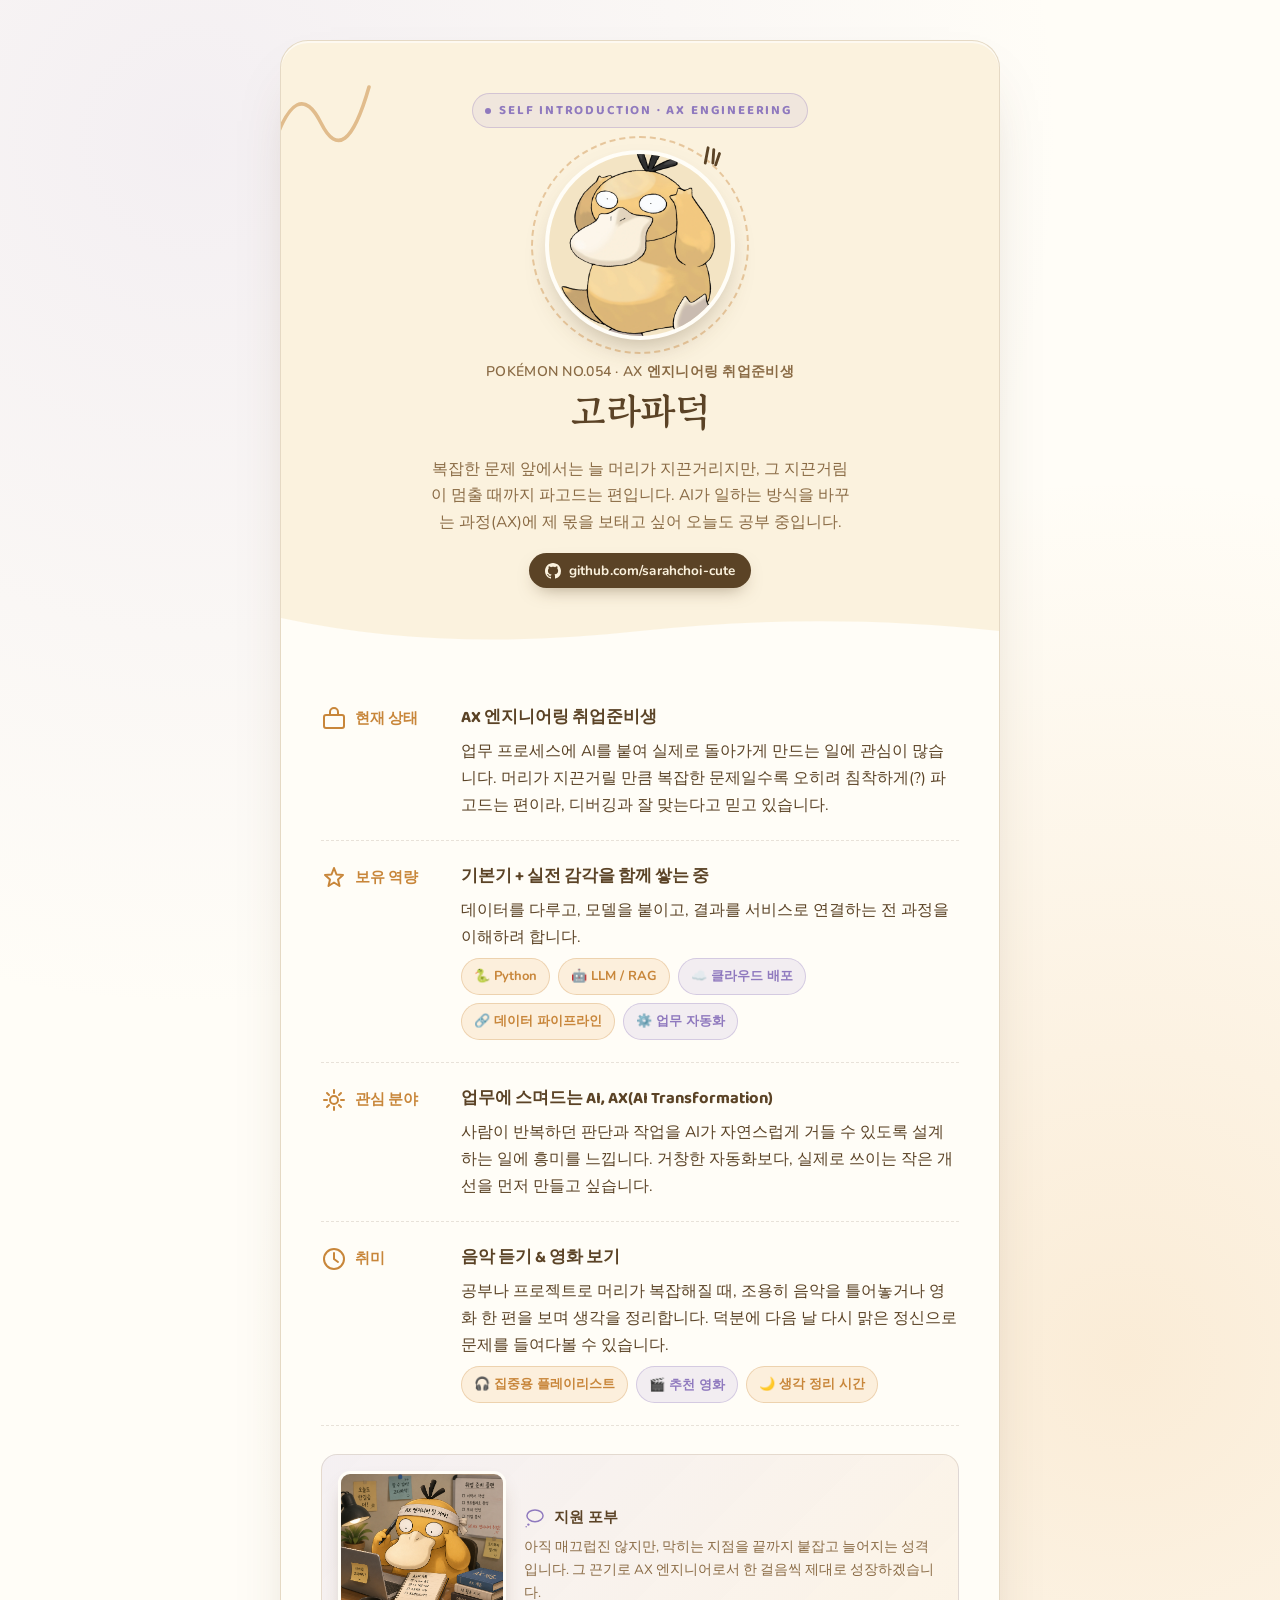
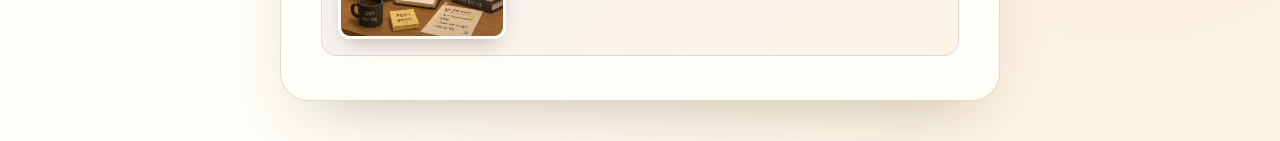
==== index.html @ 61837f6b "upload self-introduction" ====
<!DOCTYPE html>
<html lang="ko">
<head>
<meta charset="UTF-8">
<meta name="viewport" content="width=device-width, initial-scale=1.0">
<title>고라파덕 자기소개서 — AX 엔지니어링 취업준비생</title>
<link rel="preconnect" href="https://fonts.googleapis.com">
<link href="https://fonts.googleapis.com/css2?family=Baloo+2:wght@500;600;700;800&family=Gowun+Batang:wght@400;700&family=Nunito:wght@400;600;700&display=swap" rel="stylesheet">
<style>
  :root{
    --mustard: #E8A855;
    --mustard-deep: #C8863A;
    --cream: #FBF2DE;
    --bill: #F3E4C4;
    --ink: #5B4326;
    --ink-soft: #8A6B45;
    --lavender: #B7A6D9;
    --lavender-deep: #8F79BE;
    --paper: #FFFDF7;
    --line: rgba(91,67,38,0.14);
  }

  *{box-sizing:border-box;}
  html,body{margin:0;padding:0;}

  body{
    background:
      radial-gradient(circle at 15% 8%, rgba(183,166,217,0.16), transparent 45%),
      radial-gradient(circle at 88% 78%, rgba(232,168,85,0.20), transparent 50%),
      var(--paper);
    font-family:'Nunito', sans-serif;
    color:var(--ink);
    min-height:100vh;
    display:flex;
    align-items:center;
    justify-content:center;
    padding:40px 18px;
  }

  .sheet{
    width:100%;
    max-width:720px;
    background:var(--cream);
    border-radius:28px;
    border:1px solid var(--line);
    box-shadow: 0 30px 60px -30px rgba(91,67,38,0.35), 0 2px 0 rgba(255,255,255,0.6) inset;
    overflow:hidden;
    position:relative;
  }

  /* ambient squiggle texture referencing the confusion marks above Psyduck's head */
  .squiggles{
    position:absolute;
    inset:0;
    pointer-events:none;
    opacity:0.5;
  }
  .squiggles svg{position:absolute;}

  /* HERO */
  .hero{
    position:relative;
    padding:52px 40px 30px;
    text-align:center;
  }

  .eyebrow{
    display:inline-flex;
    align-items:center;
    gap:8px;
    font-family:'Baloo 2', sans-serif;
    font-size:13px;
    font-weight:700;
    letter-spacing:0.14em;
    color:var(--lavender-deep);
    background:rgba(183,166,217,0.16);
    border:1px solid rgba(143,121,190,0.3);
    padding:6px 14px 6px 12px;
    border-radius:100px;
    margin-bottom:22px;
  }
  .eyebrow .dot{
    width:6px;height:6px;border-radius:50%;
    background:var(--lavender-deep);
    animation: blink 2.4s ease-in-out infinite;
  }
  @keyframes blink{ 0%,100%{opacity:1;} 50%{opacity:0.25;} }

  .portrait-wrap{
    position:relative;
    width:190px;
    height:190px;
    margin:0 auto 22px;
  }
  .portrait-ring{
    position:absolute;
    inset:-14px;
    border-radius:50%;
    border:2px dashed rgba(200,134,58,0.4);
    animation: spin 22s linear infinite;
  }
  @keyframes spin{ to{ transform:rotate(360deg); } }
  .portrait{
    width:100%;
    height:100%;
    border-radius:50%;
    background:var(--bill);
    overflow:hidden;
    display:flex;
    align-items:center;
    justify-content:center;
    box-shadow: 0 14px 30px -12px rgba(91,67,38,0.4);
    border:4px solid var(--paper);
  }
  .portrait img{
    width:112%;
    height:112%;
    object-fit:cover;
    object-position:center 34%;
  }

  .confusion-mark{
    position:absolute;
    top:-6px;
    right:6px;
    width:38px;
    height:38px;
    animation: wobble 3.2s ease-in-out infinite;
  }
  @keyframes wobble{
    0%,100%{ transform:rotate(-6deg) translateY(0); }
    50%{ transform:rotate(8deg) translateY(-4px); }
  }

  h1.name{
    font-family:'Gowun Batang', serif;
    font-weight:700;
    font-size:38px;
    margin:0 0 6px;
    color:var(--ink);
    letter-spacing:-0.01em;
  }
  .name-sub{
    font-family:'Nunito', sans-serif;
    font-size:14px;
    font-weight:600;
    color:var(--ink-soft);
    letter-spacing:0.02em;
    margin-bottom:2px;
  }
  .catch{
    max-width:420px;
    margin:18px auto 0;
    font-size:15.5px;
    line-height:1.7;
    color:var(--ink-soft);
  }

  .github-chip{
    display:inline-flex;
    align-items:center;
    gap:8px;
    margin-top:18px;
    padding:8px 16px;
    border-radius:100px;
    background:var(--ink);
    color:var(--cream);
    font-family:'Nunito', sans-serif;
    font-weight:700;
    font-size:13.5px;
    text-decoration:none;
    letter-spacing:0.01em;
    transition: transform 0.15s ease, box-shadow 0.15s ease;
    box-shadow: 0 8px 18px -8px rgba(91,67,38,0.5);
  }
  .github-chip:hover{
    transform:translateY(-2px);
    box-shadow: 0 12px 22px -8px rgba(91,67,38,0.55);
  }
  .github-chip svg{ flex:none; }

  /* DIVIDER */
  .wave-divider{
    display:block;
    width:100%;
    height:26px;
  }

  /* BODY */
  .body{
    background:var(--paper);
    padding:38px 40px 44px;
    position:relative;
  }

  .field{
    display:grid;
    grid-template-columns:120px 1fr;
    gap:20px;
    align-items:flex-start;
    padding:22px 0;
    border-bottom:1px dashed var(--line);
  }
  .field:last-of-type{ border-bottom:none; padding-bottom:6px; }

  .field-label{
    display:flex;
    align-items:center;
    gap:8px;
    font-family:'Baloo 2', sans-serif;
    font-weight:700;
    font-size:14.5px;
    color:var(--mustard-deep);
    padding-top:2px;
  }
  .field-label .ico{
    width:26px;height:26px;
    flex:none;
  }

  .field-value{
    font-size:15.5px;
    line-height:1.75;
    color:var(--ink);
  }
  .field-value .headline{
    font-weight:700;
    font-family:'Baloo 2', sans-serif;
    font-size:16.5px;
    color:var(--ink);
    display:block;
    margin-bottom:4px;
  }
  .tag-row{
    display:flex;
    flex-wrap:wrap;
    gap:8px;
    margin-top:8px;
  }
  .tag{
    font-size:13px;
    font-weight:700;
    padding:6px 12px;
    border-radius:100px;
    background:rgba(232,168,85,0.16);
    color:var(--mustard-deep);
    border:1px solid rgba(200,134,58,0.28);
  }
  .tag.lav{
    background:rgba(183,166,217,0.18);
    color:var(--lavender-deep);
    border-color:rgba(143,121,190,0.3);
  }

  .movie-btn{
    cursor:pointer;
    font-family:'Nunito', sans-serif;
    transition: transform 0.15s ease, background 0.15s ease;
  }
  .movie-btn:hover{
    background:rgba(183,166,217,0.3);
    transform:translateY(-1px);
  }
  .movie-btn[aria-expanded="true"]{
    background:var(--lavender-deep);
    color:#fff;
    border-color:var(--lavender-deep);
  }

  .movie-list{
    margin-top:12px;
    padding:16px 18px;
    background:rgba(143,121,190,0.08);
    border:1px solid rgba(143,121,190,0.28);
    border-radius:14px;
    animation: dropIn 0.25s ease;
  }
  @keyframes dropIn{
    from{ opacity:0; transform:translateY(-6px); }
    to{ opacity:1; transform:translateY(0); }
  }
  .movie-list-title{
    font-family:'Baloo 2', sans-serif;
    font-weight:700;
    font-size:13.5px;
    color:var(--lavender-deep);
    margin-bottom:10px;
  }
  .movie-list ul{
    margin:0;
    padding:0;
    list-style:none;
    display:grid;
    grid-template-columns:1fr 1fr;
    gap:8px 14px;
  }
  .movie-list li{
    font-size:14px;
    font-weight:600;
    color:var(--ink);
    padding:8px 12px;
    background:var(--paper);
    border:1px solid var(--line);
    border-radius:10px;
  }
  .movie-list li::before{
    content:"🎥 ";
  }

  .video-embed{
    position:relative;
    display:block;
    width:100%;
    aspect-ratio:16/9;
    border-radius:10px;
    overflow:hidden;
    box-shadow: 0 10px 22px -10px rgba(91,67,38,0.4);
    background:#000;
  }
  .video-embed img{
    width:100%;
    height:100%;
    object-fit:cover;
    display:block;
    transition: transform 0.2s ease, filter 0.2s ease;
  }
  .video-embed:hover img{
    transform:scale(1.03);
    filter:brightness(0.85);
  }
  .play-badge{
    position:absolute;
    top:50%;
    left:50%;
    transform:translate(-50%,-50%);
    width:56px;
    height:56px;
    border-radius:50%;
    background:rgba(20,14,8,0.72);
    display:flex;
    align-items:center;
    justify-content:center;
    box-shadow: 0 4px 14px rgba(0,0,0,0.35);
  }
  .video-caption{
    margin-top:10px;
    font-size:12.5px;
    color:var(--ink-soft);
    line-height:1.6;
  }

  @media (max-width:480px){
    .movie-list ul{ grid-template-columns:1fr; }
  }

  /* FOOTER NOTE — the signature element: a thought-bubble PS. that mimics Psyduck's headache confusion */
  .footnote{
    margin-top:28px;
    padding:16px;
    background:linear-gradient(135deg, rgba(183,166,217,0.14), rgba(232,168,85,0.10));
    border:1px solid var(--line);
    border-radius:16px;
    display:flex;
    gap:18px;
    align-items:center;
  }
  .footnote-img{
    flex:none;
    width:168px;
    height:168px;
    object-fit:cover;
    border-radius:12px;
    box-shadow: 0 10px 22px -10px rgba(91,67,38,0.45);
    border:3px solid var(--paper);
  }
  .footnote-text{
    font-size:13.5px;
    line-height:1.7;
    color:var(--ink-soft);
  }
  .footnote-head{
    display:flex;
    align-items:center;
    gap:8px;
    margin-bottom:6px;
  }
  .footnote .bubble-icon{
    flex:none;
    width:22px;height:22px;
  }
  .footnote b{ color:var(--ink); font-size:14.5px; }

  @media (max-width:480px){
    .footnote{ flex-direction:column; align-items:stretch; }
    .footnote-img{ width:100%; height:180px; }
  }

  @media (max-width:480px){
    .hero{ padding:40px 24px 24px; }
    .body{ padding:30px 24px 34px; }
    h1.name{ font-size:31px; }
    .field{ grid-template-columns:1fr; gap:6px; }
  }

  @media (prefers-reduced-motion: reduce){
    .portrait-ring, .confusion-mark, .eyebrow .dot { animation: none; }
  }
</style>
</head>
<body>

<div class="sheet">

  <div class="squiggles" aria-hidden="true">
    <svg width="120" height="120" style="top:10px;left:-20px;" viewBox="0 0 100 100">
      <path d="M10 80 Q 30 20, 50 60 T 90 30" fill="none" stroke="#C8863A" stroke-width="3" stroke-linecap="round"/>
    </svg>
    <svg width="100" height="100" style="bottom:20px;right:-10px;" viewBox="0 0 100 100">
      <path d="M10 20 Q 40 90, 60 40 T 95 70" fill="none" stroke="#8F79BE" stroke-width="3" stroke-linecap="round"/>
    </svg>
  </div>

  <div class="hero">
    <div class="eyebrow"><span class="dot"></span>SELF INTRODUCTION · AX ENGINEERING</div>

    <div class="portrait-wrap">
      <div class="portrait-ring"></div>
      <div class="portrait">
        <img src="[data-uri]" alt="고라파덕">
      </div>
      <svg class="confusion-mark" viewBox="0 0 40 40" aria-hidden="true">
        <path d="M18 4 L15 20" stroke="#5B4326" stroke-width="3" stroke-linecap="round" fill="none"/>
        <path d="M24 6 L23 20" stroke="#5B4326" stroke-width="3" stroke-linecap="round" fill="none"/>
        <path d="M30 10 L26 22" stroke="#5B4326" stroke-width="3" stroke-linecap="round" fill="none"/>
      </svg>
    </div>

    <div class="name-sub">POKÉMON NO.054 · AX 엔지니어링 취업준비생</div>
    <h1 class="name">고라파덕</h1>
    <p class="catch">
      복잡한 문제 앞에서는 늘 머리가 지끈거리지만, 그 지끈거림이 멈출 때까지 파고드는 편입니다.
      AI가 일하는 방식을 바꾸는 과정(AX)에 제 몫을 보태고 싶어 오늘도 공부 중입니다.
    </p>

    <a class="github-chip" href="https://github.com/sarahchoi-cute" target="_blank" rel="noopener noreferrer">
      <svg viewBox="0 0 16 16" width="16" height="16" aria-hidden="true"><path fill="currentColor" d="M8 0C3.58 0 0 3.58 0 8c0 3.54 2.29 6.53 5.47 7.59.4.07.55-.17.55-.38 0-.19-.01-.82-.01-1.49-2.01.37-2.53-.49-2.69-.94-.09-.23-.48-.94-.82-1.13-.28-.15-.68-.52-.01-.53.63-.01 1.08.58 1.23.82.72 1.21 1.87.87 2.33.66.07-.52.28-.87.51-1.07-1.78-.2-3.64-.89-3.64-3.95 0-.87.31-1.59.82-2.15-.08-.2-.36-1.02.08-2.12 0 0 .67-.21 2.2.82.64-.18 1.32-.27 2-.27.68 0 1.36.09 2 .27 1.53-1.04 2.2-.82 2.2-.82.44 1.1.16 1.92.08 2.12.51.56.82 1.27.82 2.15 0 3.07-1.87 3.75-3.65 3.95.29.25.54.73.54 1.48 0 1.07-.01 1.93-.01 2.2 0 .21.15.46.55.38A8.01 8.01 0 0 0 16 8c0-4.42-3.58-8-8-8Z"/></svg>
      github.com/sarahchoi-cute
    </a>
  </div>

  <svg class="wave-divider" viewBox="0 0 720 26" preserveAspectRatio="none">
    <path d="M0 0 C 120 26, 240 26, 360 13 C 480 0, 600 0, 720 13 L720 26 L0 26 Z" fill="#FFFDF7"/>
  </svg>

  <div class="body">

    <div class="field">
      <div class="field-label">
        <svg class="ico" viewBox="0 0 26 26"><rect x="3" y="9" width="20" height="13" rx="2" fill="none" stroke="#C8863A" stroke-width="2"/><path d="M9 9V6a4 4 0 0 1 8 0v3" fill="none" stroke="#C8863A" stroke-width="2"/></svg>
        현재 상태
      </div>
      <div class="field-value">
        <span class="headline">AX 엔지니어링 취업준비생</span>
        업무 프로세스에 AI를 붙여 실제로 돌아가게 만드는 일에 관심이 많습니다.
        머리가 지끈거릴 만큼 복잡한 문제일수록 오히려 침착하게(?) 파고드는 편이라, 디버깅과 잘 맞는다고 믿고 있습니다.
      </div>
    </div>

    <div class="field">
      <div class="field-label">
        <svg class="ico" viewBox="0 0 26 26"><path d="M13 3 L15.5 9.5 L22 10 L17 14.5 L18.5 21 L13 17.5 L7.5 21 L9 14.5 L4 10 L10.5 9.5 Z" fill="none" stroke="#C8863A" stroke-width="2" stroke-linejoin="round"/></svg>
        보유 역량
      </div>
      <div class="field-value">
        <span class="headline">기본기 + 실전 감각을 함께 쌓는 중</span>
        데이터를 다루고, 모델을 붙이고, 결과를 서비스로 연결하는 전 과정을 이해하려 합니다.
        <div class="tag-row">
          <span class="tag">🐍 Python</span>
          <span class="tag">🤖 LLM / RAG</span>
          <span class="tag lav">☁️ 클라우드 배포</span>
          <span class="tag">🔗 데이터 파이프라인</span>
          <span class="tag lav">⚙️ 업무 자동화</span>
        </div>
      </div>
    </div>

    <div class="field">
      <div class="field-label">
        <svg class="ico" viewBox="0 0 26 26"><circle cx="13" cy="13" r="4" fill="none" stroke="#C8863A" stroke-width="2"/><path d="M13 3v3M13 20v3M3 13h3M20 13h3M6 6l2 2M18 18l2 2M20 6l-2 2M6 20l2-2" stroke="#C8863A" stroke-width="2" stroke-linecap="round"/></svg>
        관심 분야
      </div>
      <div class="field-value">
        <span class="headline">업무에 스며드는 AI, AX(AI Transformation)</span>
        사람이 반복하던 판단과 작업을 AI가 자연스럽게 거들 수 있도록 설계하는 일에 흥미를 느낍니다.
        거창한 자동화보다, 실제로 쓰이는 작은 개선을 먼저 만들고 싶습니다.
      </div>
    </div>

    <div class="field">
      <div class="field-label">
        <svg class="ico" viewBox="0 0 26 26"><circle cx="13" cy="13" r="10" fill="none" stroke="#C8863A" stroke-width="2"/><path d="M13 7v6l4 3" fill="none" stroke="#C8863A" stroke-width="2" stroke-linecap="round"/></svg>
        취미
      </div>
      <div class="field-value">
        <span class="headline">음악 듣기 &amp; 영화 보기</span>
        공부나 프로젝트로 머리가 복잡해질 때, 조용히 음악을 틀어놓거나 영화 한 편을 보며 생각을 정리합니다.
        덕분에 다음 날 다시 맑은 정신으로 문제를 들여다볼 수 있습니다.
        <div class="tag-row">
          <span class="tag">🎧 집중용 플레이리스트</span>
          <button type="button" class="tag lav movie-btn" onclick="toggleMovieList(this)" aria-expanded="false" aria-controls="movie-list-panel">🎬 추천 영화</button>
          <span class="tag">🌙 생각 정리 시간</span>
        </div>
        <div class="movie-list" id="movie-list-panel" hidden>
          <div class="movie-list-title">🔦 미스터리·공포 취향입니다</div>
          <a class="video-embed" href="https://youtu.be/H4dGpz6cnHo?si=mMW1tV2LuSM2E-sP" target="_blank" rel="noopener noreferrer">
            <img src="https://img.youtube.com/vi/H4dGpz6cnHo/hqdefault.jpg" alt="추천 영화 영상 썸네일">
            <span class="play-badge">
              <svg viewBox="0 0 24 24" width="22" height="22"><path fill="#fff" d="M8 5v14l11-7z"/></svg>
            </span>
          </a>
          <div class="video-caption">유튜브에서 이 영상이 임베드 재생을 지원하지 않아, 썸네일을 누르면 새 탭에서 열립니다.</div>
        </div>
      </div>
    </div>

    <div class="footnote">
      <img class="footnote-img" src="[data-uri]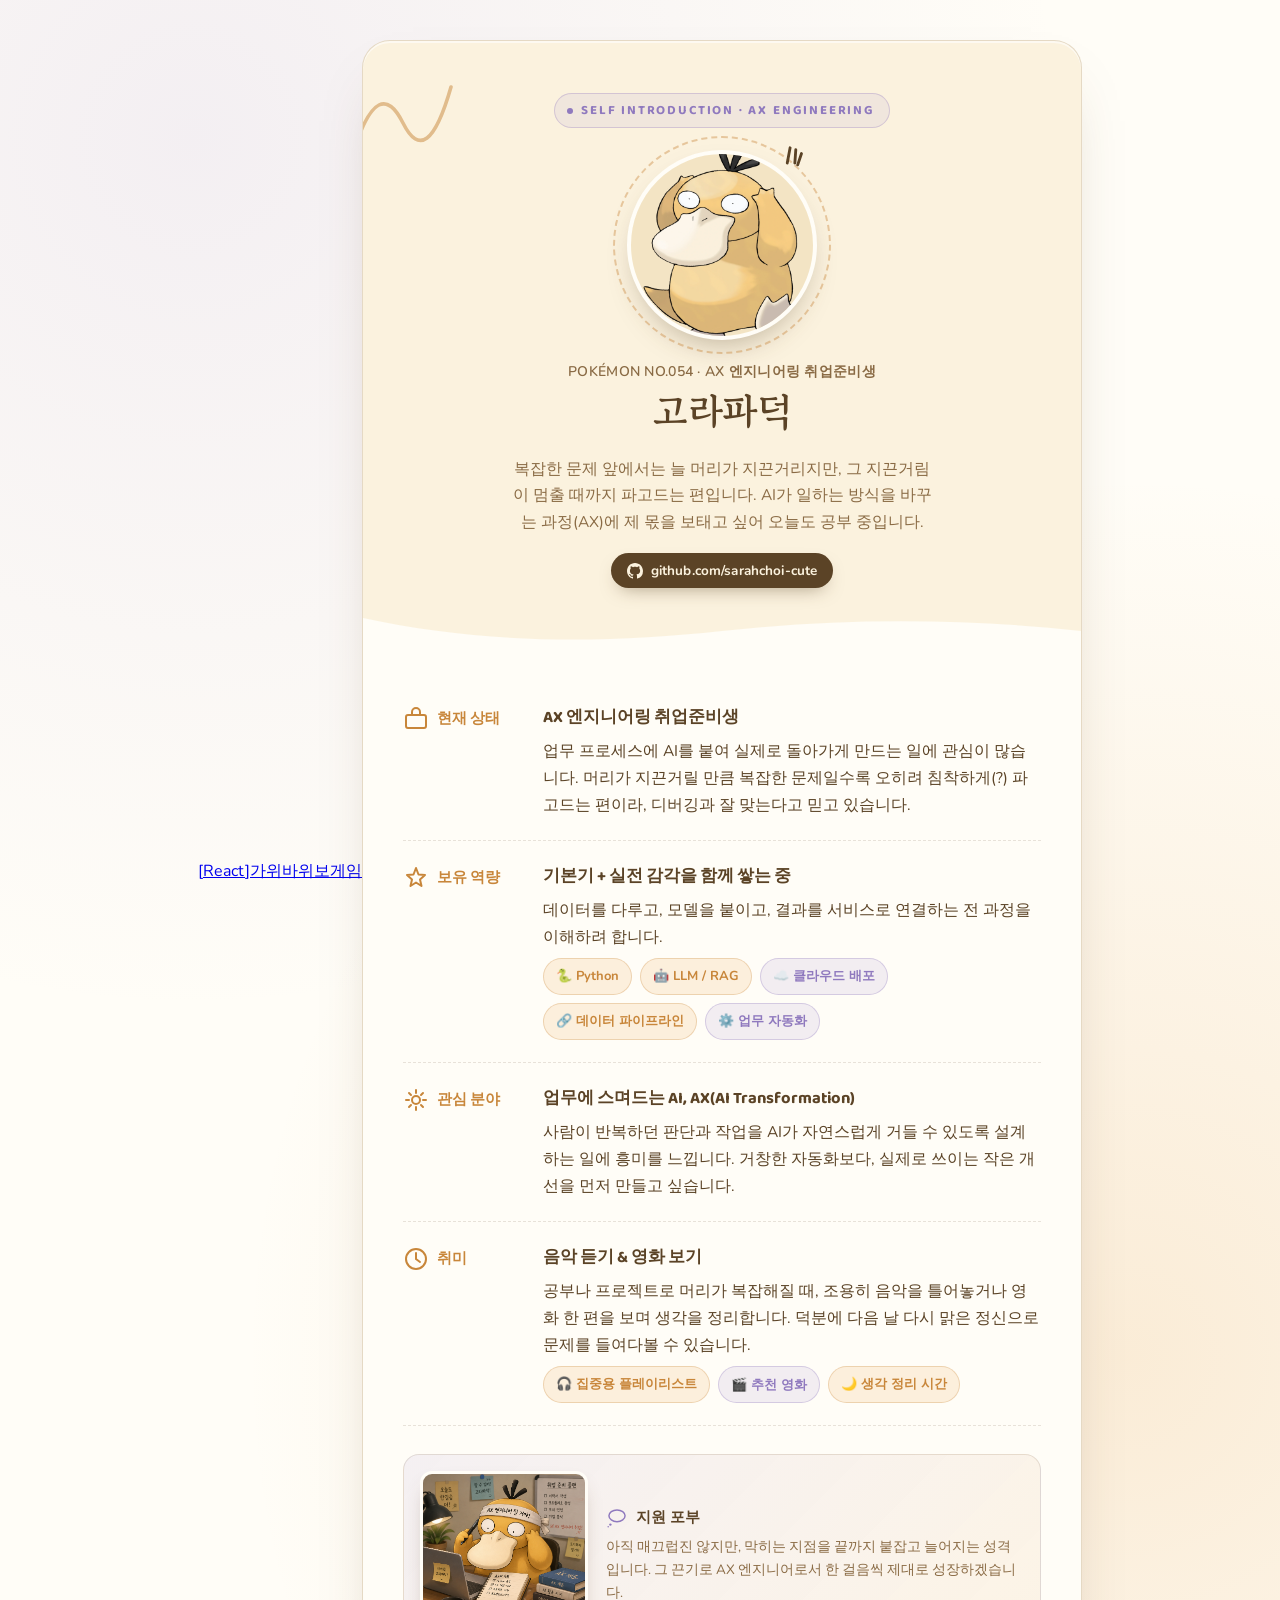
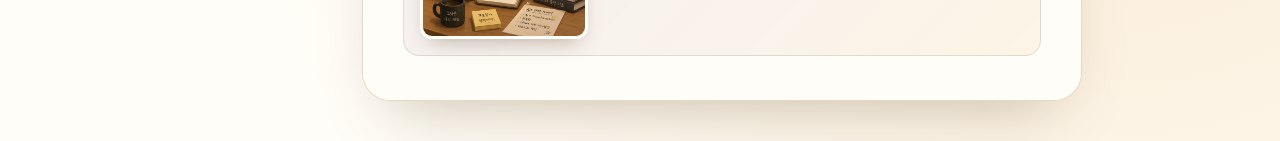
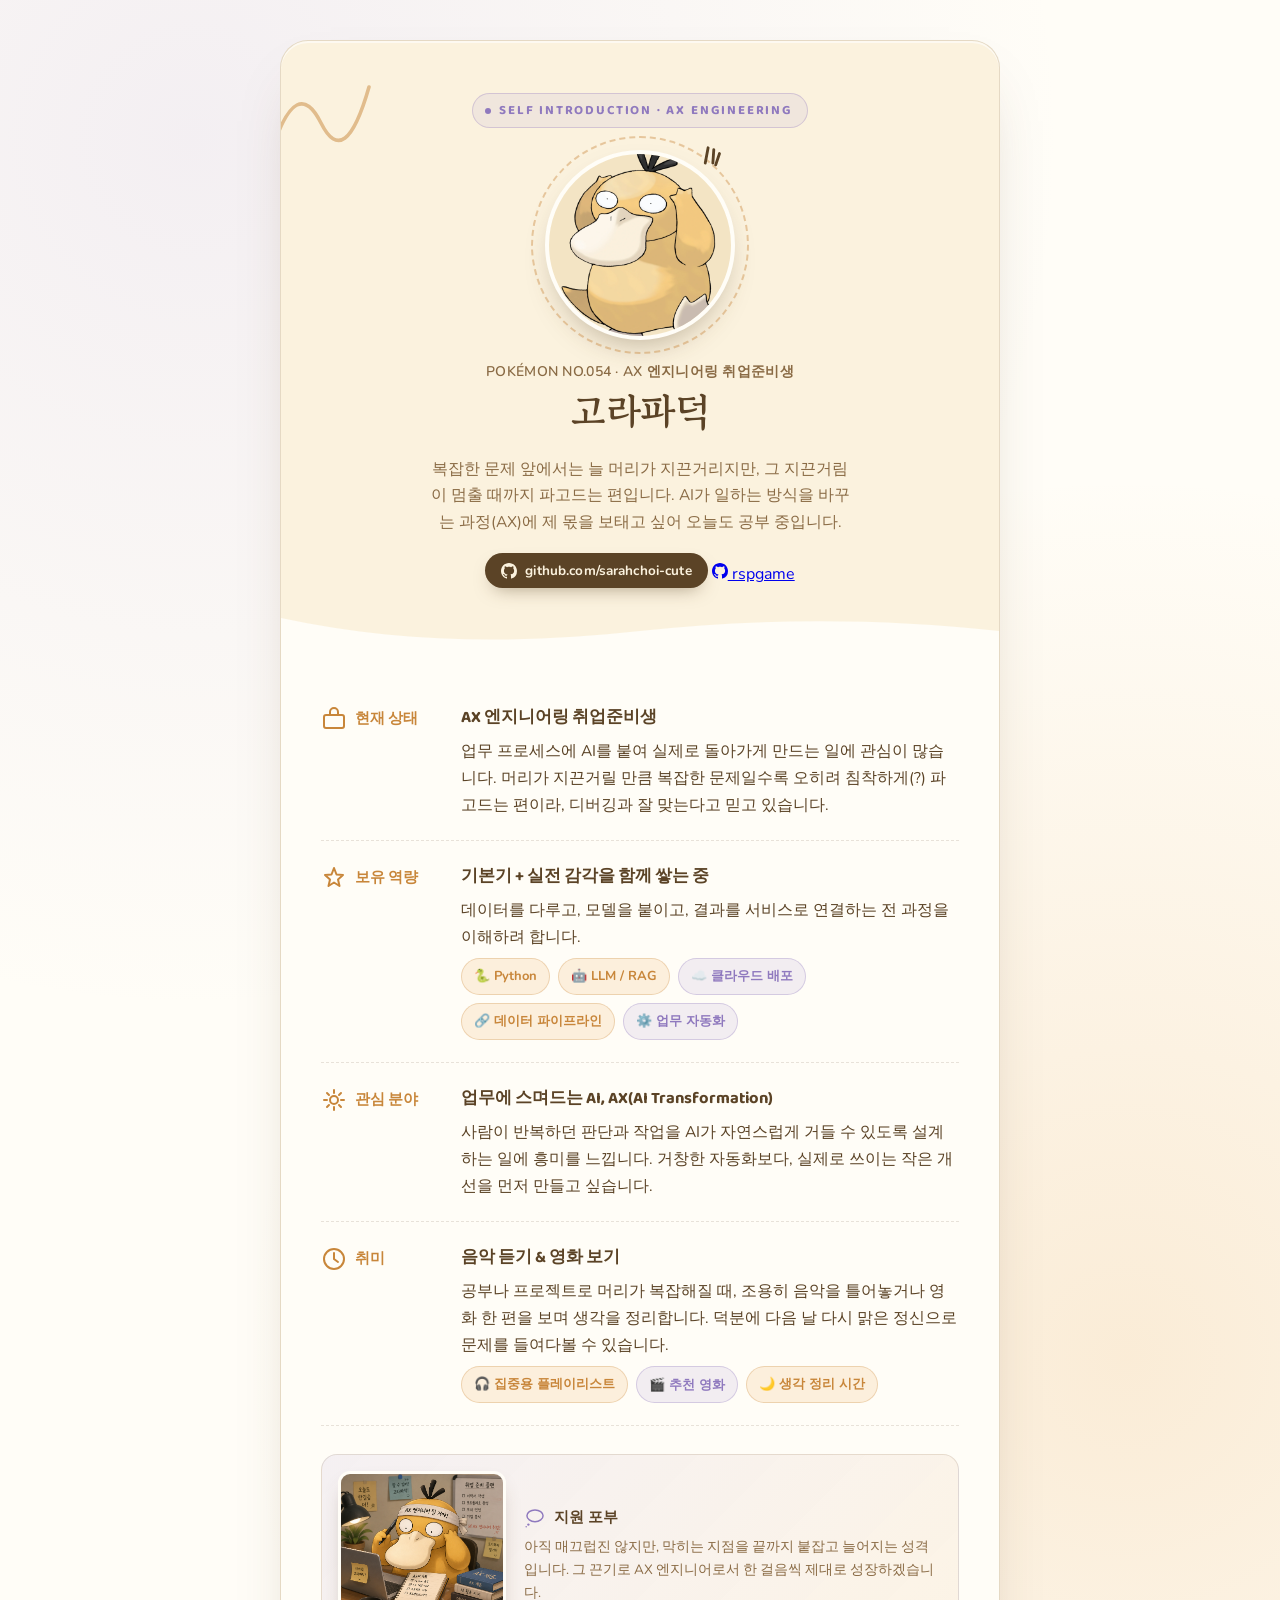
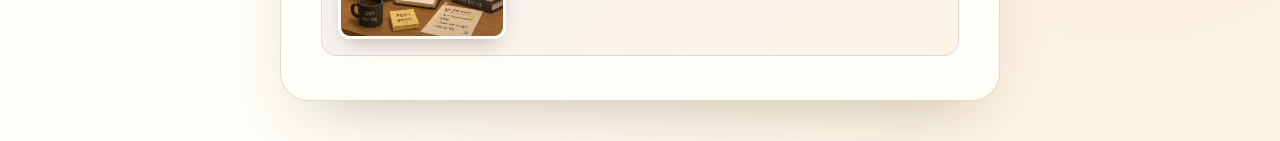
